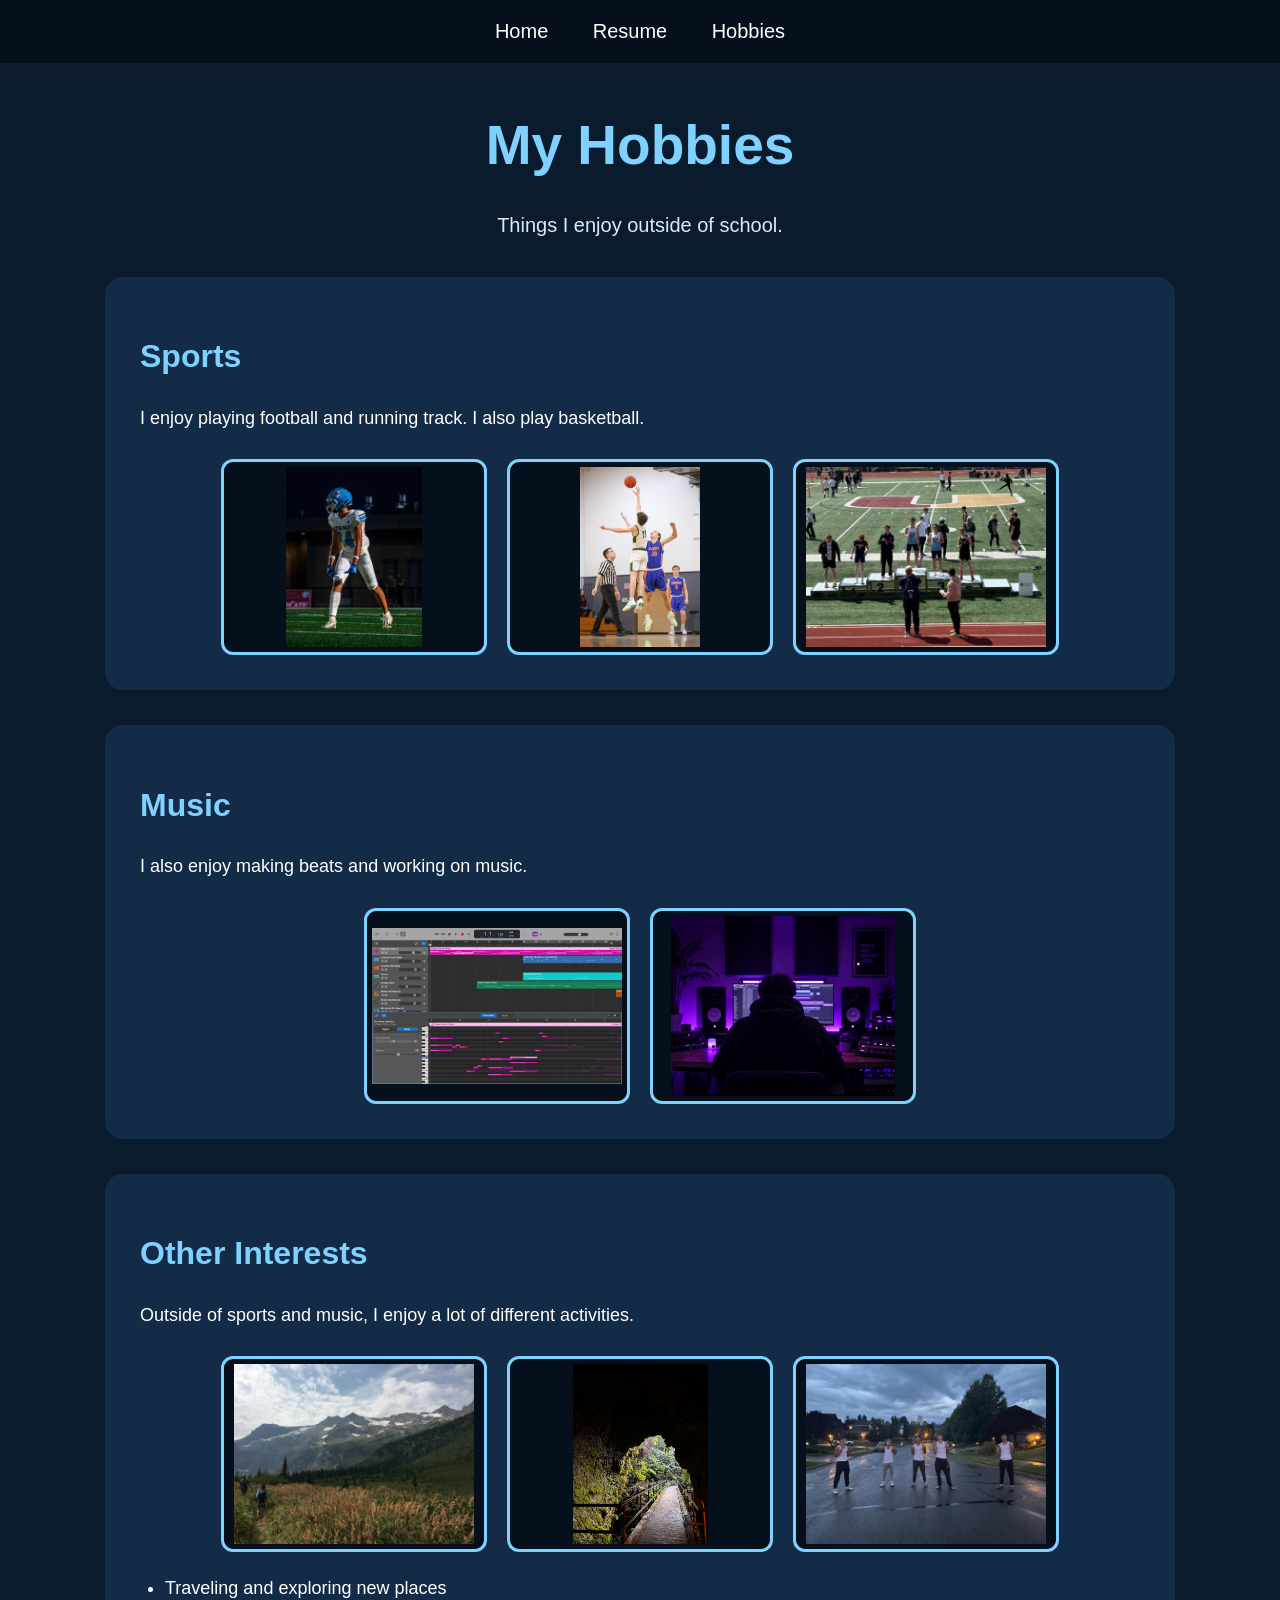
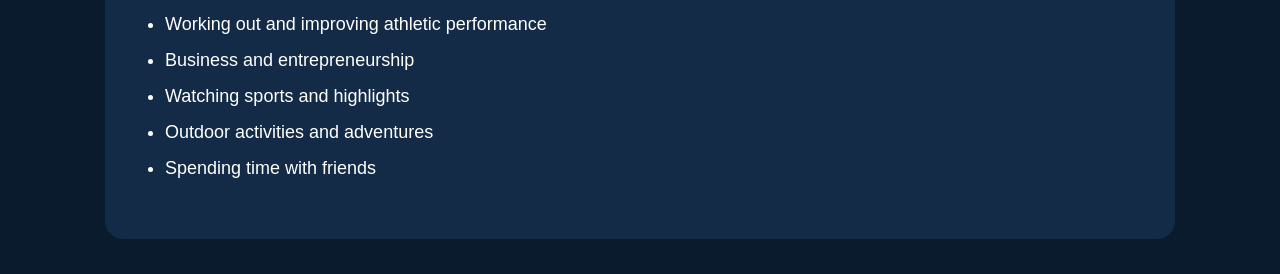
==== hobbies.html @ eead0fd8 "Initial commit" ====
<!DOCTYPE html>
<html>

<head>
    <title>Hobbies</title>

    <style>

        body {
            background-color: #0b1b2e;
            color: white;
            font-family: Arial, sans-serif;
            margin: 0;
        }

        nav {
            background-color: #06101d;
            padding: 20px;
            text-align: center;
        }

        nav a {
            color: white;
            text-decoration: none;
            margin: 20px;
            font-size: 20px;
        }

        nav a:hover {
            color: #7fd1ff;
        }

        h1 {
            color: #7fd1ff;
            text-align: center;
            margin-top: 50px;
            font-size: 55px;
        }

        .subtitle {
            text-align: center;
            color: #dbe9ff;
            margin-bottom: 40px;
            font-size: 20px;
        }

        .hobby-box {
            background-color: #132b46;
            width: 85%;
            max-width: 1000px;
            margin: 35px auto;
            padding: 35px;
            border-radius: 18px;
        }

        .hobby-box h2 {
            color: #7fd1ff;
            font-size: 32px;
        }

        .hobby-box p {
            line-height: 1.8;
            font-size: 18px;
        }

        .hobby-box ul {
            padding-left: 25px;
            line-height: 2;
            font-size: 18px;
        }

        .pictures {
            display: flex;
            justify-content: center;
            gap: 20px;
            flex-wrap: wrap;
            margin-top: 25px;
        }

        .pictures img {
            width: 250px;
            height: 180px;
            object-fit: contain;
            background-color: #06101d;
            border-radius: 12px;
            border: 3px solid #7fd1ff;
            padding: 5px;
        }

        footer {
            background-color: #06101d;
            text-align: center;
            padding: 25px;
            margin-top: 50px;
        }

    </style>
</head>

<body>

    <nav>
        <a href="index.html">Home</a>
        <a href="resume.html">Resume</a>
        <a href="hobbies.html">Hobbies</a>
    </nav>

    <h1>My Hobbies</h1>

    <p class="subtitle">
        Things I enjoy outside of school.
    </p>

    <div class="hobby-box">

        <h2>Sports</h2>

        <p>
            I enjoy playing football and running track. I also play basketball.
        </p>

        <div class="pictures">
            <img src="football.jpeg" alt="Football">
            <img src="basketball.JPG" alt="Basketball">
            <img src="track.jpeg" alt="Track">
        </div>

    </div>

    <div class="hobby-box">

        <h2>Music</h2>

        <p>
            I also enjoy making beats and working on music.
        </p>

        <div class="pictures">
            <img src="music.png" alt="Music">
            <img src="beats.PNG" alt="Beats">
        </div>

    </div>

    <div class="hobby-box">

        <h2>Other Interests</h2>

        <p>
            Outside of sports and music, I enjoy a lot of different activities.
        </p>

        <div class="pictures">

            <img src="mountains.JPG" alt="Hobby Picture">
            <img src="cave.jpeg" alt="Hobby Picture">
            <img src="friends.jpeg" alt="Hobby Picture">
        </div>

        <ul>
            <li>Traveling and exploring new places</li>
            <li>Working out and improving athletic performance</li>
            <li>Business and entrepreneurship</li>
            <li>Watching sports and highlights</li>
            <li>Outdoor activities and adventures</li>
            <li>Spending time with friends</li>
        </ul>

    </div>
</body>

</html>
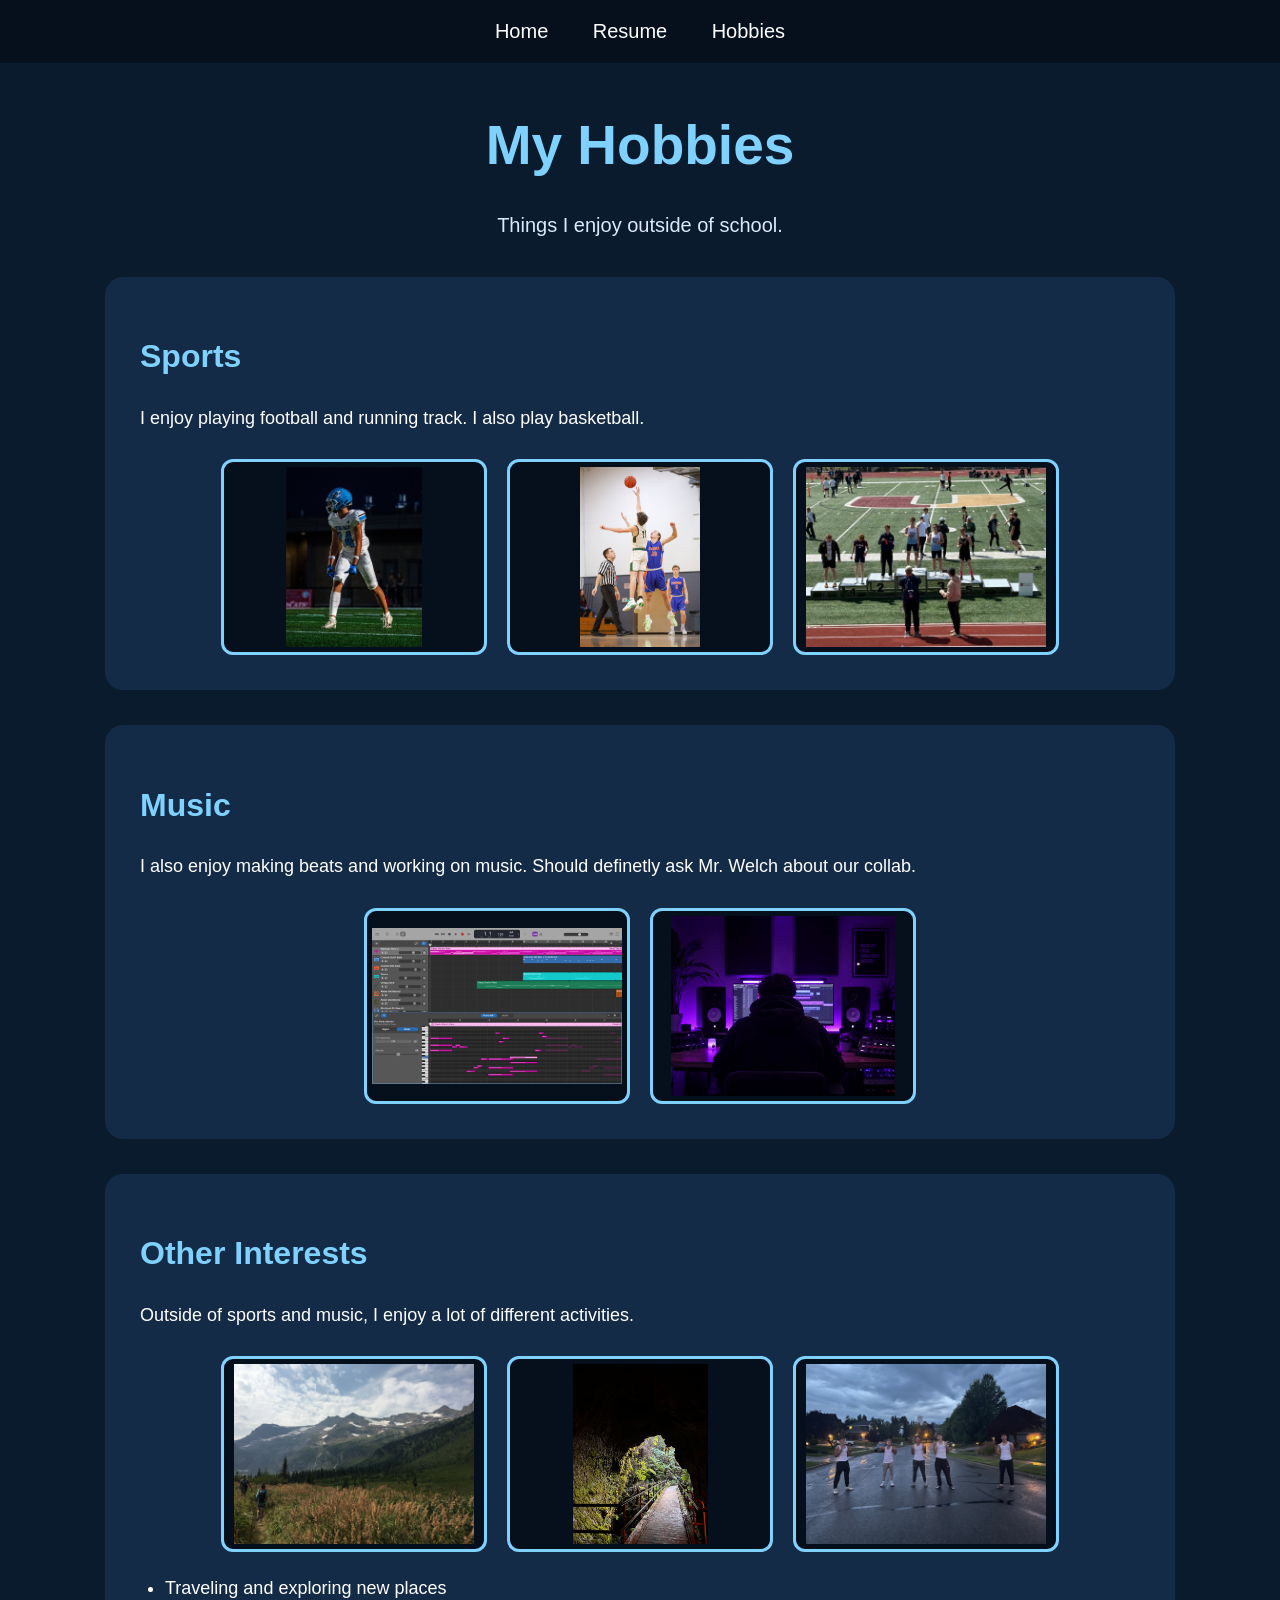
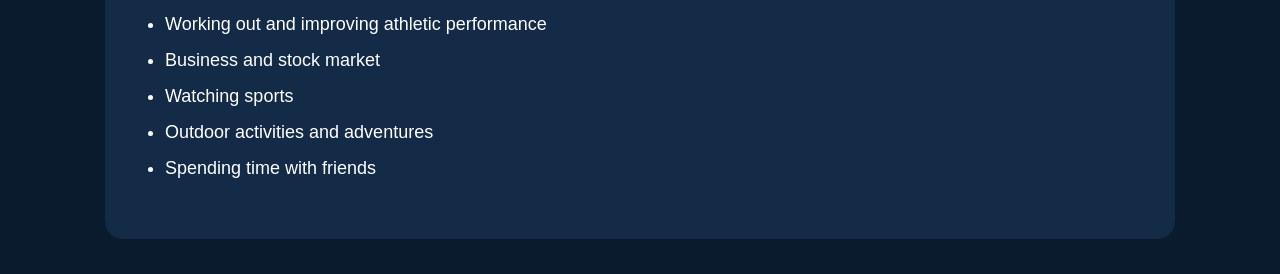
==== commit d65c8432: "Revise hobbies and interests in hobbies.html Updated hobbies section to include collaboration mentio" ====
--- a/hobbies.html
+++ b/hobbies.html
@@ -132,7 +132,7 @@
         <h2>Music</h2>
 
         <p>
-            I also enjoy making beats and working on music.
+            I also enjoy making beats and working on music. Should definetly ask Mr. Welch about our collab. 
         </p>
 
         <div class="pictures">
@@ -160,8 +160,8 @@
         <ul>
             <li>Traveling and exploring new places</li>
             <li>Working out and improving athletic performance</li>
-            <li>Business and entrepreneurship</li>
-            <li>Watching sports and highlights</li>
+            <li>Business and stock market</li>
+            <li>Watching sports</li>
             <li>Outdoor activities and adventures</li>
             <li>Spending time with friends</li>
         </ul>
@@ -169,4 +169,4 @@
     </div>
 </body>
 
-</html>+</html>
